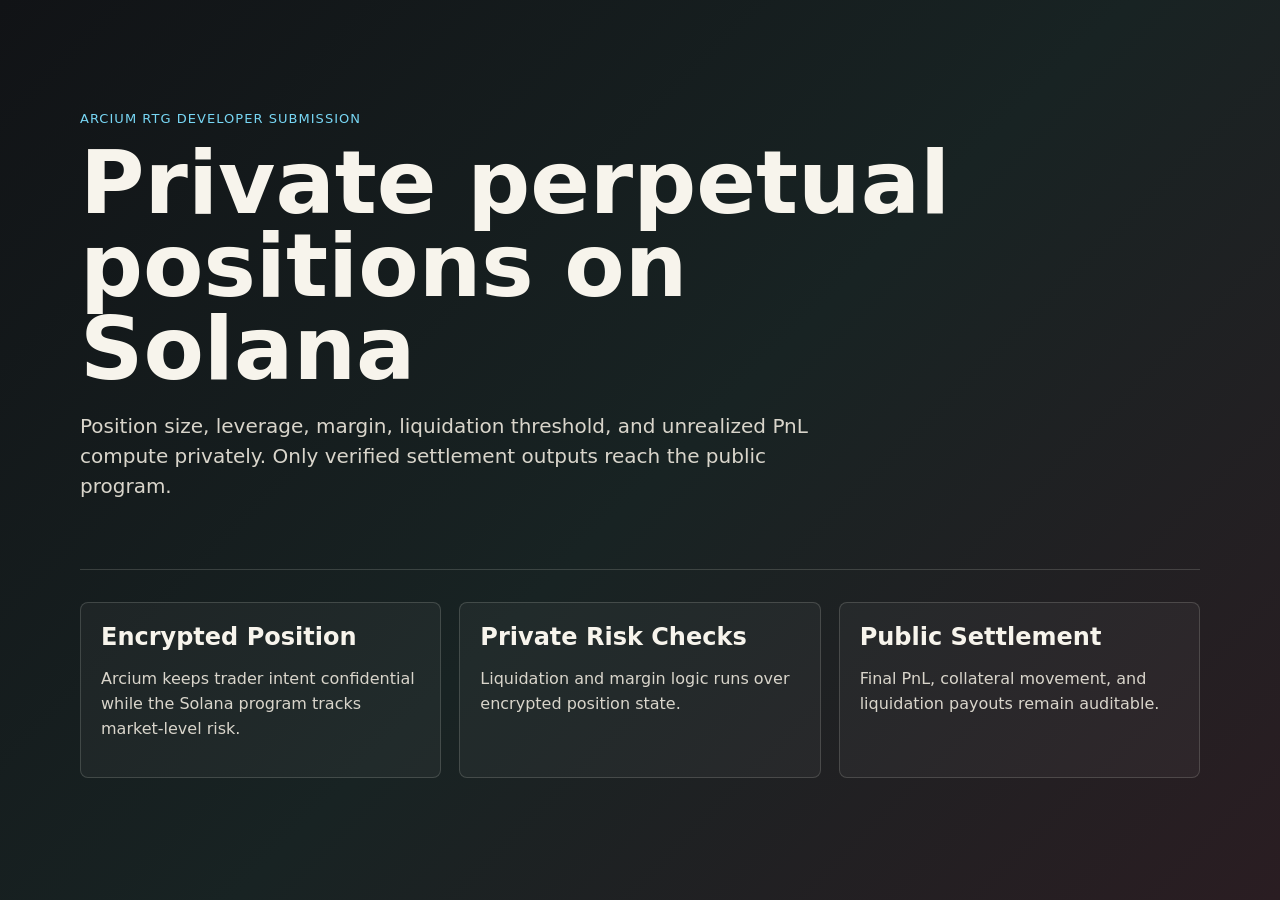
==== app/index.html @ 15abeee4 "Initial Arcium private perps RTG dapp" ====
<!doctype html>
<html lang="en">
  <head>
    <meta charset="utf-8" />
    <meta name="viewport" content="width=device-width, initial-scale=1" />
    <title>Arcium Private Perps</title>
    <link rel="stylesheet" href="./styles.css" />
  </head>
  <body>
    <main class="shell">
      <section class="hero">
        <p class="eyebrow">Arcium RTG Developer Submission</p>
        <h1>Private perpetual positions on Solana</h1>
        <p class="lede">Position size, leverage, margin, liquidation threshold, and unrealized PnL compute privately. Only verified settlement outputs reach the public program.</p>
      </section>
      <section class="grid">
        <article><h2>Encrypted Position</h2><p>Arcium keeps trader intent confidential while the Solana program tracks market-level risk.</p></article>
        <article><h2>Private Risk Checks</h2><p>Liquidation and margin logic runs over encrypted position state.</p></article>
        <article><h2>Public Settlement</h2><p>Final PnL, collateral movement, and liquidation payouts remain auditable.</p></article>
      </section>
    </main>
  </body>
</html>
---- app/styles.css ----
:root { color-scheme: dark; font-family: Inter, ui-sans-serif, system-ui, sans-serif; background: #111316; color: #f7f4ec; }
* { box-sizing: border-box; }
body { margin: 0; min-height: 100vh; background: linear-gradient(135deg, #111316, #182323 52%, #2a1d22); }
.shell { width: min(1120px, calc(100% - 32px)); margin: 0 auto; padding: 48px 0; }
.hero { min-height: 58vh; display: grid; align-content: center; border-bottom: 1px solid rgba(247,244,236,.16); }
.eyebrow { color: #78d7f5; text-transform: uppercase; font-size: 13px; letter-spacing: .08em; }
h1 { max-width: 900px; margin: 0; font-size: clamp(44px, 8vw, 88px); line-height: .94; letter-spacing: 0; }
.lede { max-width: 760px; color: #d9d5cb; font-size: 20px; line-height: 1.5; }
.grid { display: grid; grid-template-columns: repeat(3, 1fr); gap: 18px; margin-top: 32px; }
article { border: 1px solid rgba(247,244,236,.16); background: rgba(255,255,255,.04); border-radius: 8px; padding: 20px; }
h2 { margin: 0 0 10px; }
p { color: #d9d5cb; line-height: 1.55; }
@media (max-width: 760px) { .grid { grid-template-columns: 1fr; } h1 { font-size: 46px; } }
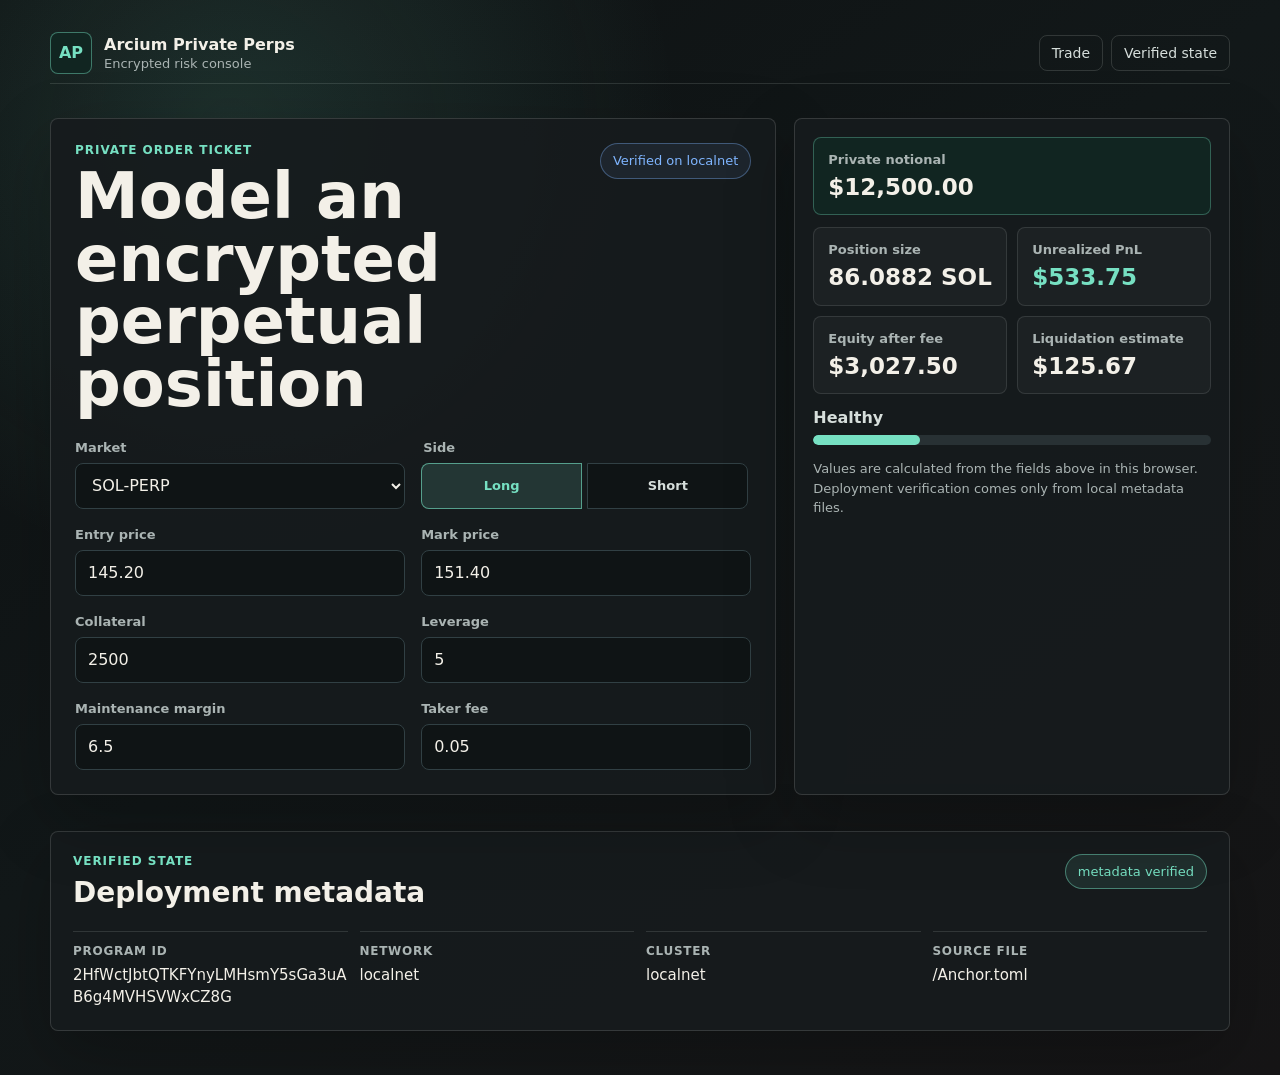
==== commit c9f7a1ee: "Build interactive private perps UI" ====
--- a/app/index.html
+++ b/app/index.html
@@ -3,20 +3,160 @@
   <head>
     <meta charset="utf-8" />
     <meta name="viewport" content="width=device-width, initial-scale=1" />
+    <meta
+      name="description"
+      content="Interactive private perpetuals frontend for the Arcium Private Perps Solana program."
+    />
     <title>Arcium Private Perps</title>
-    <link rel="stylesheet" href="./styles.css" />
+    <link rel="icon" href="/app/favicon.svg" type="image/svg+xml" />
+    <link rel="stylesheet" href="/app/styles.css" />
+    <script src="/app/app.js" defer></script>
   </head>
   <body>
-    <main class="shell">
-      <section class="hero">
-        <p class="eyebrow">Arcium RTG Developer Submission</p>
-        <h1>Private perpetual positions on Solana</h1>
-        <p class="lede">Position size, leverage, margin, liquidation threshold, and unrealized PnL compute privately. Only verified settlement outputs reach the public program.</p>
+    <main class="app-shell">
+      <header class="topbar" aria-label="Application header">
+        <a class="brand" href="/">
+          <span class="brand-mark" aria-hidden="true">AP</span>
+          <span>
+            <span class="brand-title">Arcium Private Perps</span>
+            <span class="brand-subtitle">Encrypted risk console</span>
+          </span>
+        </a>
+        <nav class="top-actions" aria-label="Quick links">
+          <a href="#trade">Trade</a>
+          <a href="#verified-state">Verified state</a>
+        </nav>
+      </header>
+
+      <section class="workspace" id="trade">
+        <div class="trade-panel">
+          <div class="panel-heading">
+            <div>
+              <p class="eyebrow">Private order ticket</p>
+              <h1>Model an encrypted perpetual position</h1>
+            </div>
+            <span class="network-pill" id="networkPill">Local metadata pending</span>
+          </div>
+
+          <form class="ticket" id="positionForm">
+            <div class="field-row two">
+              <label>
+                <span>Market</span>
+                <select id="market">
+                  <option value="SOL-PERP" data-price="145.2">SOL-PERP</option>
+                  <option value="BTC-PERP" data-price="64350">BTC-PERP</option>
+                  <option value="ETH-PERP" data-price="3210">ETH-PERP</option>
+                </select>
+              </label>
+              <fieldset class="segmented" aria-label="Position side">
+                <legend>Side</legend>
+                <label>
+                  <input type="radio" name="side" value="long" checked />
+                  <span>Long</span>
+                </label>
+                <label>
+                  <input type="radio" name="side" value="short" />
+                  <span>Short</span>
+                </label>
+              </fieldset>
+            </div>
+
+            <div class="field-row two">
+              <label>
+                <span>Entry price</span>
+                <input id="entryPrice" type="number" min="0.01" step="0.01" value="145.20" />
+              </label>
+              <label>
+                <span>Mark price</span>
+                <input id="markPrice" type="number" min="0.01" step="0.01" value="151.40" />
+              </label>
+            </div>
+
+            <div class="field-row two">
+              <label>
+                <span>Collateral</span>
+                <input id="collateral" type="number" min="1" step="1" value="2500" />
+              </label>
+              <label>
+                <span>Leverage</span>
+                <input id="leverage" type="number" min="1" max="25" step="0.5" value="5" />
+              </label>
+            </div>
+
+            <div class="field-row two">
+              <label>
+                <span>Maintenance margin</span>
+                <input id="maintenance" type="number" min="0.5" max="20" step="0.1" value="6.5" />
+              </label>
+              <label>
+                <span>Taker fee</span>
+                <input id="fee" type="number" min="0" max="2" step="0.01" value="0.05" />
+              </label>
+            </div>
+          </form>
+        </div>
+
+        <aside class="summary-panel" aria-live="polite">
+          <div class="metric primary">
+            <span>Private notional</span>
+            <strong id="notional">$12,500.00</strong>
+          </div>
+          <div class="metric-grid">
+            <div class="metric">
+              <span>Position size</span>
+              <strong id="positionSize">86.0882 SOL</strong>
+            </div>
+            <div class="metric">
+              <span>Unrealized PnL</span>
+              <strong id="pnl">$533.68</strong>
+            </div>
+            <div class="metric">
+              <span>Equity after fee</span>
+              <strong id="equity">$3,027.43</strong>
+            </div>
+            <div class="metric">
+              <span>Liquidation estimate</span>
+              <strong id="liquidation">$119.48</strong>
+            </div>
+          </div>
+          <div class="risk-band" id="riskBand">
+            <span id="riskLabel">Healthy</span>
+            <div class="risk-track"><span id="riskFill"></span></div>
+          </div>
+          <p class="note">
+            Values are calculated from the fields above in this browser. Deployment verification
+            comes only from local metadata files.
+          </p>
+        </aside>
       </section>
-      <section class="grid">
-        <article><h2>Encrypted Position</h2><p>Arcium keeps trader intent confidential while the Solana program tracks market-level risk.</p></article>
-        <article><h2>Private Risk Checks</h2><p>Liquidation and margin logic runs over encrypted position state.</p></article>
-        <article><h2>Public Settlement</h2><p>Final PnL, collateral movement, and liquidation payouts remain auditable.</p></article>
+
+      <section class="verified-panel" id="verified-state" aria-live="polite">
+        <div class="panel-heading compact">
+          <div>
+            <p class="eyebrow">Verified state</p>
+            <h2>Deployment metadata</h2>
+          </div>
+          <span class="status-badge" id="deploymentStatus">Checking local files</span>
+        </div>
+
+        <dl class="metadata-grid">
+          <div>
+            <dt>Program ID</dt>
+            <dd id="programId">not deployed yet</dd>
+          </div>
+          <div>
+            <dt>Network</dt>
+            <dd id="network">not deployed yet</dd>
+          </div>
+          <div>
+            <dt>Cluster</dt>
+            <dd id="cluster">not deployed yet</dd>
+          </div>
+          <div>
+            <dt>Source file</dt>
+            <dd id="metadataSource">not deployed yet</dd>
+          </div>
+        </dl>
       </section>
     </main>
   </body>
--- a/app/styles.css
+++ b/app/styles.css
@@ -1,13 +1,449 @@
-:root { color-scheme: dark; font-family: Inter, ui-sans-serif, system-ui, sans-serif; background: #111316; color: #f7f4ec; }
-* { box-sizing: border-box; }
-body { margin: 0; min-height: 100vh; background: linear-gradient(135deg, #111316, #182323 52%, #2a1d22); }
-.shell { width: min(1120px, calc(100% - 32px)); margin: 0 auto; padding: 48px 0; }
-.hero { min-height: 58vh; display: grid; align-content: center; border-bottom: 1px solid rgba(247,244,236,.16); }
-.eyebrow { color: #78d7f5; text-transform: uppercase; font-size: 13px; letter-spacing: .08em; }
-h1 { max-width: 900px; margin: 0; font-size: clamp(44px, 8vw, 88px); line-height: .94; letter-spacing: 0; }
-.lede { max-width: 760px; color: #d9d5cb; font-size: 20px; line-height: 1.5; }
-.grid { display: grid; grid-template-columns: repeat(3, 1fr); gap: 18px; margin-top: 32px; }
-article { border: 1px solid rgba(247,244,236,.16); background: rgba(255,255,255,.04); border-radius: 8px; padding: 20px; }
-h2 { margin: 0 0 10px; }
-p { color: #d9d5cb; line-height: 1.55; }
-@media (max-width: 760px) { .grid { grid-template-columns: 1fr; } h1 { font-size: 46px; } }
+:root {
+  color-scheme: dark;
+  --bg: #0e1112;
+  --panel: #171b1d;
+  --panel-strong: #1f2628;
+  --line: #314044;
+  --text: #f3f0e8;
+  --muted: #aab4b3;
+  --soft: #d6dedb;
+  --accent: #76e0c2;
+  --accent-2: #f1ca6b;
+  --danger: #ff7a8a;
+  --blue: #7fb5ff;
+  font-family:
+    Inter, ui-sans-serif, system-ui, -apple-system, BlinkMacSystemFont, "Segoe UI", sans-serif;
+  background: var(--bg);
+  color: var(--text);
+}
+
+* {
+  box-sizing: border-box;
+}
+
+html {
+  scroll-behavior: smooth;
+}
+
+body {
+  margin: 0;
+  min-height: 100vh;
+  background:
+    radial-gradient(circle at 18% 12%, rgba(118, 224, 194, 0.14), transparent 28rem),
+    linear-gradient(145deg, #0e1112 0%, #121819 46%, #161516 100%);
+}
+
+button,
+input,
+select {
+  font: inherit;
+}
+
+a {
+  color: inherit;
+  text-decoration: none;
+}
+
+.app-shell {
+  width: min(1180px, calc(100% - 32px));
+  margin: 0 auto;
+  padding: 22px 0 44px;
+}
+
+.topbar {
+  display: flex;
+  align-items: center;
+  justify-content: space-between;
+  gap: 18px;
+  min-height: 62px;
+  border-bottom: 1px solid rgba(214, 222, 219, 0.14);
+}
+
+.brand {
+  display: inline-flex;
+  align-items: center;
+  gap: 12px;
+  min-width: 0;
+}
+
+.brand-mark {
+  display: grid;
+  width: 42px;
+  height: 42px;
+  place-items: center;
+  border: 1px solid rgba(118, 224, 194, 0.45);
+  border-radius: 8px;
+  background: #112521;
+  color: var(--accent);
+  font-weight: 800;
+}
+
+.brand-title,
+.brand-subtitle {
+  display: block;
+}
+
+.brand-title {
+  font-weight: 760;
+}
+
+.brand-subtitle {
+  color: var(--muted);
+  font-size: 13px;
+  margin-top: 2px;
+}
+
+.top-actions {
+  display: flex;
+  gap: 8px;
+}
+
+.top-actions a {
+  border: 1px solid rgba(214, 222, 219, 0.16);
+  border-radius: 8px;
+  color: var(--soft);
+  font-size: 14px;
+  padding: 9px 12px;
+}
+
+.workspace {
+  display: grid;
+  grid-template-columns: minmax(0, 1.25fr) minmax(330px, 0.75fr);
+  gap: 18px;
+  align-items: start;
+  padding: 34px 0 18px;
+}
+
+.trade-panel,
+.summary-panel,
+.verified-panel {
+  border: 1px solid rgba(214, 222, 219, 0.16);
+  border-radius: 8px;
+  background: rgba(23, 27, 29, 0.9);
+  box-shadow: 0 24px 70px rgba(0, 0, 0, 0.24);
+}
+
+.trade-panel,
+.summary-panel {
+  min-height: 100%;
+}
+
+.trade-panel {
+  padding: 24px;
+}
+
+.summary-panel {
+  padding: 18px;
+  position: sticky;
+  top: 18px;
+}
+
+.panel-heading {
+  display: flex;
+  justify-content: space-between;
+  gap: 18px;
+  align-items: start;
+  margin-bottom: 24px;
+}
+
+.panel-heading.compact {
+  margin: 0;
+}
+
+.eyebrow {
+  color: var(--accent);
+  font-size: 12px;
+  font-weight: 800;
+  letter-spacing: 0.08em;
+  margin: 0 0 8px;
+  text-transform: uppercase;
+}
+
+h1,
+h2 {
+  letter-spacing: 0;
+  margin: 0;
+}
+
+h1 {
+  max-width: 680px;
+  font-size: clamp(34px, 5vw, 64px);
+  line-height: 0.98;
+}
+
+h2 {
+  font-size: 28px;
+}
+
+.network-pill,
+.status-badge {
+  border: 1px solid rgba(127, 181, 255, 0.36);
+  border-radius: 999px;
+  color: var(--blue);
+  background: rgba(127, 181, 255, 0.08);
+  font-size: 13px;
+  line-height: 1.2;
+  padding: 9px 12px;
+  white-space: nowrap;
+}
+
+.status-badge.deployed {
+  border-color: rgba(118, 224, 194, 0.48);
+  background: rgba(118, 224, 194, 0.1);
+  color: var(--accent);
+}
+
+.status-badge.empty {
+  border-color: rgba(241, 202, 107, 0.46);
+  background: rgba(241, 202, 107, 0.1);
+  color: var(--accent-2);
+}
+
+.ticket {
+  display: grid;
+  gap: 18px;
+}
+
+.field-row {
+  display: grid;
+  gap: 16px;
+}
+
+.field-row.two {
+  grid-template-columns: repeat(2, minmax(0, 1fr));
+}
+
+label,
+fieldset {
+  min-width: 0;
+}
+
+label span,
+legend {
+  display: block;
+  color: var(--muted);
+  font-size: 13px;
+  font-weight: 700;
+  margin-bottom: 8px;
+}
+
+input,
+select {
+  width: 100%;
+  min-height: 46px;
+  border: 1px solid var(--line);
+  border-radius: 8px;
+  background: #0f1415;
+  color: var(--text);
+  outline: none;
+  padding: 0 12px;
+}
+
+input:focus,
+select:focus {
+  border-color: var(--accent);
+  box-shadow: 0 0 0 3px rgba(118, 224, 194, 0.16);
+}
+
+.segmented {
+  border: 0;
+  margin: 0;
+  padding: 0;
+}
+
+.segmented label {
+  display: inline-flex;
+  width: calc(50% - 4px);
+}
+
+.segmented input {
+  position: absolute;
+  opacity: 0;
+  pointer-events: none;
+}
+
+.segmented span {
+  display: grid;
+  width: 100%;
+  min-height: 46px;
+  place-items: center;
+  border: 1px solid var(--line);
+  margin: 0;
+  color: var(--soft);
+  background: #0f1415;
+}
+
+.segmented label:first-of-type span {
+  border-radius: 8px 0 0 8px;
+}
+
+.segmented label:last-of-type span {
+  border-radius: 0 8px 8px 0;
+}
+
+.segmented input:checked + span {
+  border-color: rgba(118, 224, 194, 0.62);
+  background: rgba(118, 224, 194, 0.14);
+  color: var(--accent);
+}
+
+.metric {
+  border: 1px solid rgba(214, 222, 219, 0.13);
+  border-radius: 8px;
+  background: rgba(255, 255, 255, 0.03);
+  padding: 14px;
+}
+
+.metric.primary {
+  background: #112521;
+  border-color: rgba(118, 224, 194, 0.32);
+  margin-bottom: 12px;
+}
+
+.metric span {
+  display: block;
+  color: var(--muted);
+  font-size: 13px;
+  font-weight: 700;
+  margin-bottom: 7px;
+}
+
+.metric strong {
+  display: block;
+  color: var(--text);
+  font-size: 23px;
+  line-height: 1.15;
+  overflow-wrap: anywhere;
+}
+
+.metric-grid {
+  display: grid;
+  grid-template-columns: repeat(2, minmax(0, 1fr));
+  gap: 10px;
+}
+
+.risk-band {
+  margin-top: 14px;
+}
+
+.risk-band > span {
+  display: block;
+  color: var(--soft);
+  font-weight: 800;
+  margin-bottom: 8px;
+}
+
+.risk-track {
+  height: 10px;
+  overflow: hidden;
+  border-radius: 999px;
+  background: #283134;
+}
+
+.risk-track span {
+  display: block;
+  width: 0;
+  height: 100%;
+  border-radius: inherit;
+  background: var(--accent);
+  transition: width 160ms ease, background-color 160ms ease;
+}
+
+.risk-band.warning .risk-track span {
+  background: var(--accent-2);
+}
+
+.risk-band.danger .risk-track span {
+  background: var(--danger);
+}
+
+.note {
+  color: var(--muted);
+  font-size: 13px;
+  line-height: 1.5;
+  margin: 14px 0 0;
+}
+
+.verified-panel {
+  margin-top: 18px;
+  padding: 22px;
+}
+
+.metadata-grid {
+  display: grid;
+  grid-template-columns: repeat(4, minmax(0, 1fr));
+  gap: 12px;
+  margin: 22px 0 0;
+}
+
+.metadata-grid div {
+  border-top: 1px solid rgba(214, 222, 219, 0.14);
+  padding-top: 12px;
+  min-width: 0;
+}
+
+dt {
+  color: var(--muted);
+  font-size: 12px;
+  font-weight: 800;
+  letter-spacing: 0.06em;
+  margin-bottom: 7px;
+  text-transform: uppercase;
+}
+
+dd {
+  color: var(--text);
+  font-size: 15px;
+  line-height: 1.45;
+  margin: 0;
+  overflow-wrap: anywhere;
+}
+
+@media (max-width: 900px) {
+  .workspace,
+  .metadata-grid {
+    grid-template-columns: 1fr;
+  }
+
+  .summary-panel {
+    position: static;
+  }
+}
+
+@media (max-width: 640px) {
+  .app-shell {
+    width: min(100% - 24px, 1180px);
+    padding-top: 14px;
+  }
+
+  .topbar,
+  .panel-heading {
+    align-items: stretch;
+    flex-direction: column;
+  }
+
+  .top-actions {
+    display: grid;
+    grid-template-columns: repeat(2, minmax(0, 1fr));
+  }
+
+  .field-row.two,
+  .metric-grid {
+    grid-template-columns: 1fr;
+  }
+
+  .trade-panel,
+  .verified-panel {
+    padding: 18px;
+  }
+
+  h1 {
+    font-size: 38px;
+  }
+
+  .network-pill,
+  .status-badge {
+    text-align: center;
+    white-space: normal;
+  }
+}
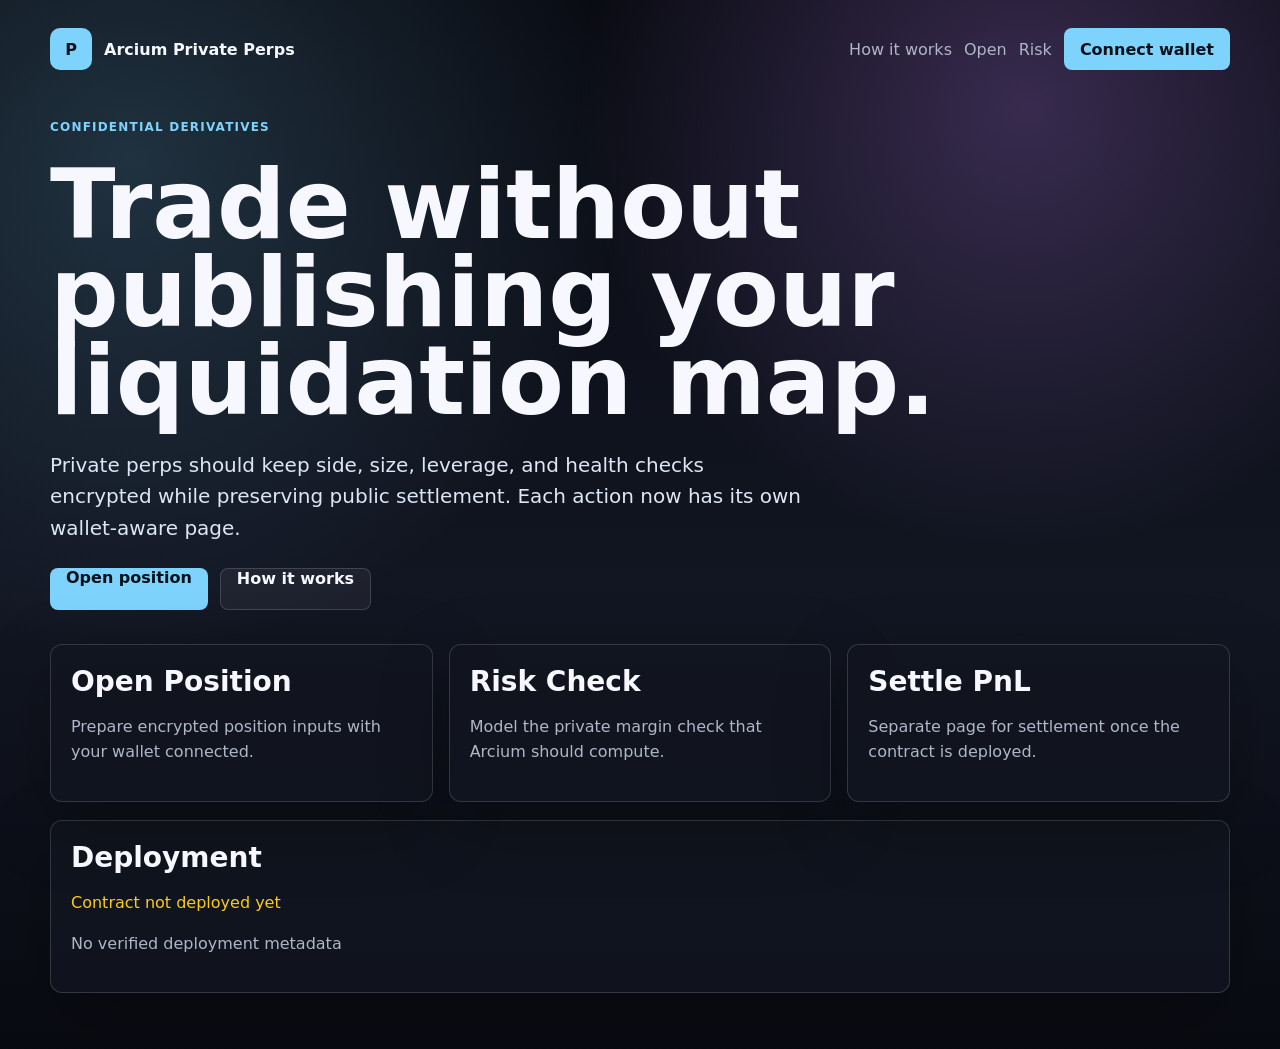
==== commit 3f7e5127: "Restructure perps app into wallet-enabled pages" ====
--- a/app/index.html
+++ b/app/index.html
@@ -1,163 +1 @@
-<!doctype html>
-<html lang="en">
-  <head>
-    <meta charset="utf-8" />
-    <meta name="viewport" content="width=device-width, initial-scale=1" />
-    <meta
-      name="description"
-      content="Interactive private perpetuals frontend for the Arcium Private Perps Solana program."
-    />
-    <title>Arcium Private Perps</title>
-    <link rel="icon" href="/app/favicon.svg" type="image/svg+xml" />
-    <link rel="stylesheet" href="/app/styles.css" />
-    <script src="/app/app.js" defer></script>
-  </head>
-  <body>
-    <main class="app-shell">
-      <header class="topbar" aria-label="Application header">
-        <a class="brand" href="/">
-          <span class="brand-mark" aria-hidden="true">AP</span>
-          <span>
-            <span class="brand-title">Arcium Private Perps</span>
-            <span class="brand-subtitle">Encrypted risk console</span>
-          </span>
-        </a>
-        <nav class="top-actions" aria-label="Quick links">
-          <a href="#trade">Trade</a>
-          <a href="#verified-state">Verified state</a>
-        </nav>
-      </header>
-
-      <section class="workspace" id="trade">
-        <div class="trade-panel">
-          <div class="panel-heading">
-            <div>
-              <p class="eyebrow">Private order ticket</p>
-              <h1>Model an encrypted perpetual position</h1>
-            </div>
-            <span class="network-pill" id="networkPill">Local metadata pending</span>
-          </div>
-
-          <form class="ticket" id="positionForm">
-            <div class="field-row two">
-              <label>
-                <span>Market</span>
-                <select id="market">
-                  <option value="SOL-PERP" data-price="145.2">SOL-PERP</option>
-                  <option value="BTC-PERP" data-price="64350">BTC-PERP</option>
-                  <option value="ETH-PERP" data-price="3210">ETH-PERP</option>
-                </select>
-              </label>
-              <fieldset class="segmented" aria-label="Position side">
-                <legend>Side</legend>
-                <label>
-                  <input type="radio" name="side" value="long" checked />
-                  <span>Long</span>
-                </label>
-                <label>
-                  <input type="radio" name="side" value="short" />
-                  <span>Short</span>
-                </label>
-              </fieldset>
-            </div>
-
-            <div class="field-row two">
-              <label>
-                <span>Entry price</span>
-                <input id="entryPrice" type="number" min="0.01" step="0.01" value="145.20" />
-              </label>
-              <label>
-                <span>Mark price</span>
-                <input id="markPrice" type="number" min="0.01" step="0.01" value="151.40" />
-              </label>
-            </div>
-
-            <div class="field-row two">
-              <label>
-                <span>Collateral</span>
-                <input id="collateral" type="number" min="1" step="1" value="2500" />
-              </label>
-              <label>
-                <span>Leverage</span>
-                <input id="leverage" type="number" min="1" max="25" step="0.5" value="5" />
-              </label>
-            </div>
-
-            <div class="field-row two">
-              <label>
-                <span>Maintenance margin</span>
-                <input id="maintenance" type="number" min="0.5" max="20" step="0.1" value="6.5" />
-              </label>
-              <label>
-                <span>Taker fee</span>
-                <input id="fee" type="number" min="0" max="2" step="0.01" value="0.05" />
-              </label>
-            </div>
-          </form>
-        </div>
-
-        <aside class="summary-panel" aria-live="polite">
-          <div class="metric primary">
-            <span>Private notional</span>
-            <strong id="notional">$12,500.00</strong>
-          </div>
-          <div class="metric-grid">
-            <div class="metric">
-              <span>Position size</span>
-              <strong id="positionSize">86.0882 SOL</strong>
-            </div>
-            <div class="metric">
-              <span>Unrealized PnL</span>
-              <strong id="pnl">$533.68</strong>
-            </div>
-            <div class="metric">
-              <span>Equity after fee</span>
-              <strong id="equity">$3,027.43</strong>
-            </div>
-            <div class="metric">
-              <span>Liquidation estimate</span>
-              <strong id="liquidation">$119.48</strong>
-            </div>
-          </div>
-          <div class="risk-band" id="riskBand">
-            <span id="riskLabel">Healthy</span>
-            <div class="risk-track"><span id="riskFill"></span></div>
-          </div>
-          <p class="note">
-            Values are calculated from the fields above in this browser. Deployment verification
-            comes only from local metadata files.
-          </p>
-        </aside>
-      </section>
-
-      <section class="verified-panel" id="verified-state" aria-live="polite">
-        <div class="panel-heading compact">
-          <div>
-            <p class="eyebrow">Verified state</p>
-            <h2>Deployment metadata</h2>
-          </div>
-          <span class="status-badge" id="deploymentStatus">Checking local files</span>
-        </div>
-
-        <dl class="metadata-grid">
-          <div>
-            <dt>Program ID</dt>
-            <dd id="programId">not deployed yet</dd>
-          </div>
-          <div>
-            <dt>Network</dt>
-            <dd id="network">not deployed yet</dd>
-          </div>
-          <div>
-            <dt>Cluster</dt>
-            <dd id="cluster">not deployed yet</dd>
-          </div>
-          <div>
-            <dt>Source file</dt>
-            <dd id="metadataSource">not deployed yet</dd>
-          </div>
-        </dl>
-      </section>
-    </main>
-  </body>
-</html>
+<!doctype html><html lang="en"><head><meta charset="utf-8"/><meta name="viewport" content="width=device-width,initial-scale=1"/><title>Arcium Private Perps</title><link rel="icon" href="/app/favicon.svg" type="image/svg+xml"/><link rel="stylesheet" href="/app/site.css"/><script src="/app/wallet.js" defer></script></head><body><main class="shell"><nav class="nav"><a class="brand" href="/app"><span class="brand-mark">P</span><span>Arcium Private Perps</span></a><div class="links"><a href="/app/how-it-works.html">How it works</a><a href="/app/pages/open-position.html">Open</a><a href="/app/pages/risk-check.html">Risk</a><button data-wallet-connect>Connect wallet</button></div></nav><section class="hero"><p class="eyebrow">Confidential derivatives</p><h1>Trade without publishing your liquidation map.</h1><p class="lede">Private perps should keep side, size, leverage, and health checks encrypted while preserving public settlement. Each action now has its own wallet-aware page.</p><div class="cta-row"><a class="primary" href="/app/pages/open-position.html">Open position</a><a class="secondary primary" href="/app/how-it-works.html">How it works</a></div></section><section class="grid"><a class="card" href="/app/pages/open-position.html"><h2>Open Position</h2><p>Prepare encrypted position inputs with your wallet connected.</p></a><a class="card" href="/app/pages/risk-check.html"><h2>Risk Check</h2><p>Model the private margin check that Arcium should compute.</p></a><a class="card" href="/app/pages/settle-pnl.html"><h2>Settle PnL</h2><p>Separate page for settlement once the contract is deployed.</p></a></section><section class="panel" style="margin-top:18px"><h2>Deployment</h2><p data-deployment-status>Checking...</p><p data-program-id></p></section></main></body></html>
--- a/app/site.css
+++ b/app/site.css
@@ -0,0 +1 @@
+:root{color-scheme:dark;--bg:#090b12;--panel:rgba(18,22,32,.86);--line:rgba(236,241,255,.16);--text:#f7f8ff;--muted:#aeb6c8;--accent:#7dd3fc;--accent2:#c084fc;font-family:Inter,ui-sans-serif,system-ui,-apple-system,BlinkMacSystemFont,"Segoe UI",sans-serif}*{box-sizing:border-box}body{margin:0;min-height:100vh;color:var(--text);background:radial-gradient(circle at 80% 10%,rgba(192,132,252,.25),transparent 32%),radial-gradient(circle at 10% 15%,rgba(125,211,252,.18),transparent 34%),linear-gradient(180deg,#090b12,#121622 58%,#090b12)}a{color:inherit;text-decoration:none}.shell{width:min(1180px,calc(100% - 32px));margin:0 auto;padding:28px 0 56px}.nav{display:flex;align-items:center;justify-content:space-between;gap:16px;margin-bottom:42px}.brand{display:flex;align-items:center;gap:12px;font-weight:850}.brand-mark{display:grid;place-items:center;width:42px;height:42px;border-radius:10px;background:var(--accent);color:#071018}.links,.cta-row{display:flex;gap:12px;align-items:center;flex-wrap:wrap;color:var(--muted)}button,.primary{border:0;border-radius:8px;min-height:42px;padding:0 16px;background:var(--accent);color:#071018;font:inherit;font-weight:850;cursor:pointer}.secondary{border:1px solid var(--line);background:rgba(255,255,255,.05);color:var(--text)}.hero{min-height:56vh;display:grid;align-content:center;gap:24px}.eyebrow{margin:0;color:var(--accent);font-size:12px;font-weight:850;text-transform:uppercase;letter-spacing:.1em}h1{max-width:920px;margin:0;font-size:clamp(46px,8vw,96px);line-height:.92}h2{margin:0 0 10px;font-size:28px}p{color:var(--muted);line-height:1.58}.lede{max-width:760px;margin:0;font-size:20px;color:#dce6f5}.grid{display:grid;grid-template-columns:repeat(3,1fr);gap:16px;margin-top:28px}.card,.panel{border:1px solid var(--line);border-radius:12px;background:var(--panel);box-shadow:0 22px 70px rgba(0,0,0,.28);padding:20px}.layout{display:grid;grid-template-columns:minmax(0,1fr) 360px;gap:18px}.form-grid{display:grid;grid-template-columns:repeat(2,minmax(0,1fr));gap:14px}label{display:grid;gap:8px;color:var(--muted);font-weight:750;font-size:13px}input,select{width:100%;border:1px solid var(--line);border-radius:8px;min-height:44px;padding:0 12px;color:var(--text);background:rgba(4,8,14,.72);font:inherit}.wide{grid-column:1/-1}.kv div{display:grid;grid-template-columns:110px minmax(0,1fr);gap:12px;padding:10px 0;border-bottom:1px solid var(--line)}dd{margin:0;overflow-wrap:anywhere}.verified{color:var(--accent)}.warning{color:#facc15}@media(max-width:850px){.grid,.layout,.form-grid{grid-template-columns:1fr}.nav{align-items:flex-start;flex-direction:column}}
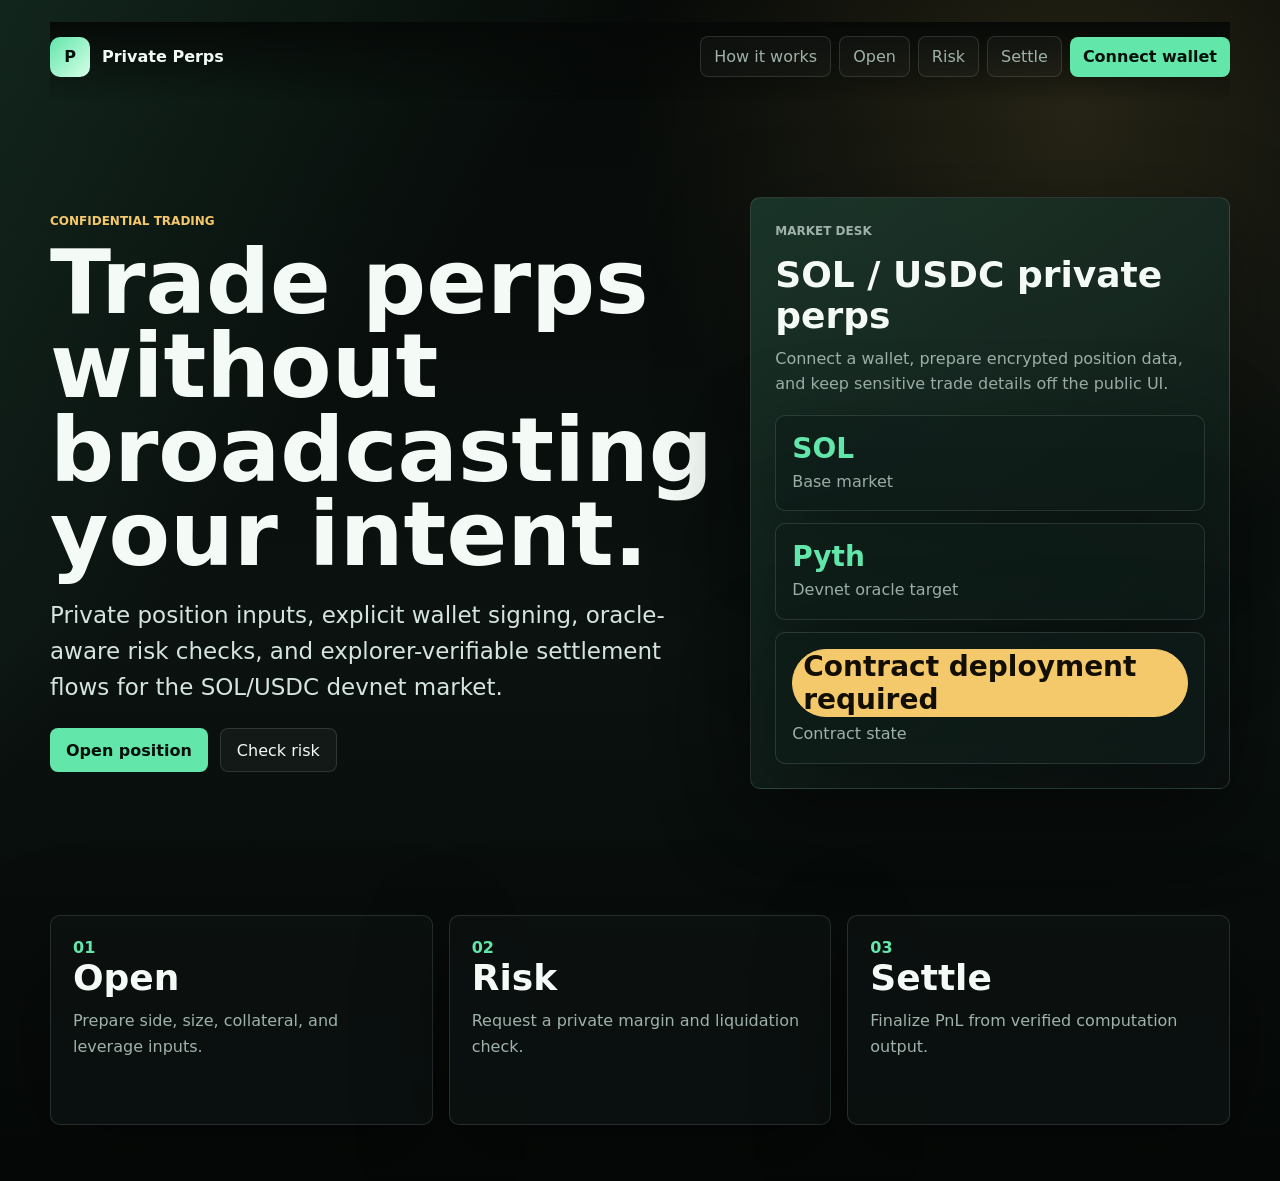
==== commit 66a6c46e: "Modernize wallet enabled perps UI" ====
--- a/app/index.html
+++ b/app/index.html
@@ -1 +1 @@
-<!doctype html><html lang="en"><head><meta charset="utf-8"/><meta name="viewport" content="width=device-width,initial-scale=1"/><title>Arcium Private Perps</title><link rel="icon" href="/app/favicon.svg" type="image/svg+xml"/><link rel="stylesheet" href="/app/site.css"/><script src="/app/wallet.js" defer></script></head><body><main class="shell"><nav class="nav"><a class="brand" href="/app"><span class="brand-mark">P</span><span>Arcium Private Perps</span></a><div class="links"><a href="/app/how-it-works.html">How it works</a><a href="/app/pages/open-position.html">Open</a><a href="/app/pages/risk-check.html">Risk</a><button data-wallet-connect>Connect wallet</button></div></nav><section class="hero"><p class="eyebrow">Confidential derivatives</p><h1>Trade without publishing your liquidation map.</h1><p class="lede">Private perps should keep side, size, leverage, and health checks encrypted while preserving public settlement. Each action now has its own wallet-aware page.</p><div class="cta-row"><a class="primary" href="/app/pages/open-position.html">Open position</a><a class="secondary primary" href="/app/how-it-works.html">How it works</a></div></section><section class="grid"><a class="card" href="/app/pages/open-position.html"><h2>Open Position</h2><p>Prepare encrypted position inputs with your wallet connected.</p></a><a class="card" href="/app/pages/risk-check.html"><h2>Risk Check</h2><p>Model the private margin check that Arcium should compute.</p></a><a class="card" href="/app/pages/settle-pnl.html"><h2>Settle PnL</h2><p>Separate page for settlement once the contract is deployed.</p></a></section><section class="panel" style="margin-top:18px"><h2>Deployment</h2><p data-deployment-status>Checking...</p><p data-program-id></p></section></main></body></html>
+<!doctype html><html lang="en"><head><meta charset="utf-8"/><meta name="viewport" content="width=device-width, initial-scale=1"/><meta name="description" content="Private perpetuals on Arcium."/><title>Arcium Private Perps</title><link rel="icon" href="/app/favicon.svg" type="image/svg+xml"/><link rel="stylesheet" href="/app/site.css"/><script src="/app/wallet.js" defer></script></head><body><main class="shell"><header class="topbar"><a class="brand" href="/app"><span class="brand-mark">P</span><span>Private Perps</span></a><nav class="nav-links"><a href="/app/how-it-works.html">How it works</a><a href="/app/pages/open-position.html">Open</a><a href="/app/pages/risk-check.html">Risk</a><a href="/app/pages/settle-pnl.html">Settle</a><button class="wallet-trigger" type="button" data-wallet-connect>Connect wallet</button></nav></header><section class="hero"><div><p class="eyebrow">Confidential trading</p><h1>Trade perps without broadcasting your intent.</h1><p class="lede">Private position inputs, explicit wallet signing, oracle-aware risk checks, and explorer-verifiable settlement flows for the SOL/USDC devnet market.</p><div class="cta-row"><a class="primary" href="/app/pages/open-position.html">Open position</a><a class="secondary" href="/app/pages/risk-check.html">Check risk</a></div></div><aside class="panel hero-card"><p class="eyebrow">Market desk</p><h2>SOL / USDC private perps</h2><p>Connect a wallet, prepare encrypted position data, and keep sensitive trade details off the public UI.</p><div class="hero-card-grid"><div class="stat"><strong>SOL</strong><span class="muted">Base market</span></div><div class="stat"><strong>Pyth</strong><span class="muted">Devnet oracle target</span></div><div class="stat"><strong data-contract-state>Checking</strong><span class="muted">Contract state</span></div></div></aside></section><section class="grid"><a class="feature-card" href="/app/pages/open-position.html"><span>01</span><h2>Open</h2><p>Prepare side, size, collateral, and leverage inputs.</p></a><a class="feature-card" href="/app/pages/risk-check.html"><span>02</span><h2>Risk</h2><p>Request a private margin and liquidation check.</p></a><a class="feature-card" href="/app/pages/settle-pnl.html"><span>03</span><h2>Settle</h2><p>Finalize PnL from verified computation output.</p></a></section></main></body></html>
--- a/app/site.css
+++ b/app/site.css
@@ -1 +1,468 @@
-:root{color-scheme:dark;--bg:#090b12;--panel:rgba(18,22,32,.86);--line:rgba(236,241,255,.16);--text:#f7f8ff;--muted:#aeb6c8;--accent:#7dd3fc;--accent2:#c084fc;font-family:Inter,ui-sans-serif,system-ui,-apple-system,BlinkMacSystemFont,"Segoe UI",sans-serif}*{box-sizing:border-box}body{margin:0;min-height:100vh;color:var(--text);background:radial-gradient(circle at 80% 10%,rgba(192,132,252,.25),transparent 32%),radial-gradient(circle at 10% 15%,rgba(125,211,252,.18),transparent 34%),linear-gradient(180deg,#090b12,#121622 58%,#090b12)}a{color:inherit;text-decoration:none}.shell{width:min(1180px,calc(100% - 32px));margin:0 auto;padding:28px 0 56px}.nav{display:flex;align-items:center;justify-content:space-between;gap:16px;margin-bottom:42px}.brand{display:flex;align-items:center;gap:12px;font-weight:850}.brand-mark{display:grid;place-items:center;width:42px;height:42px;border-radius:10px;background:var(--accent);color:#071018}.links,.cta-row{display:flex;gap:12px;align-items:center;flex-wrap:wrap;color:var(--muted)}button,.primary{border:0;border-radius:8px;min-height:42px;padding:0 16px;background:var(--accent);color:#071018;font:inherit;font-weight:850;cursor:pointer}.secondary{border:1px solid var(--line);background:rgba(255,255,255,.05);color:var(--text)}.hero{min-height:56vh;display:grid;align-content:center;gap:24px}.eyebrow{margin:0;color:var(--accent);font-size:12px;font-weight:850;text-transform:uppercase;letter-spacing:.1em}h1{max-width:920px;margin:0;font-size:clamp(46px,8vw,96px);line-height:.92}h2{margin:0 0 10px;font-size:28px}p{color:var(--muted);line-height:1.58}.lede{max-width:760px;margin:0;font-size:20px;color:#dce6f5}.grid{display:grid;grid-template-columns:repeat(3,1fr);gap:16px;margin-top:28px}.card,.panel{border:1px solid var(--line);border-radius:12px;background:var(--panel);box-shadow:0 22px 70px rgba(0,0,0,.28);padding:20px}.layout{display:grid;grid-template-columns:minmax(0,1fr) 360px;gap:18px}.form-grid{display:grid;grid-template-columns:repeat(2,minmax(0,1fr));gap:14px}label{display:grid;gap:8px;color:var(--muted);font-weight:750;font-size:13px}input,select{width:100%;border:1px solid var(--line);border-radius:8px;min-height:44px;padding:0 12px;color:var(--text);background:rgba(4,8,14,.72);font:inherit}.wide{grid-column:1/-1}.kv div{display:grid;grid-template-columns:110px minmax(0,1fr);gap:12px;padding:10px 0;border-bottom:1px solid var(--line)}dd{margin:0;overflow-wrap:anywhere}.verified{color:var(--accent)}.warning{color:#facc15}@media(max-width:850px){.grid,.layout,.form-grid{grid-template-columns:1fr}.nav{align-items:flex-start;flex-direction:column}}
+:root {
+  color-scheme: dark;
+  --bg: #060907;
+  --bg-soft: #0b1210;
+  --panel: rgba(12, 19, 17, 0.84);
+  --panel-2: rgba(15, 28, 24, 0.72);
+  --line: rgba(204, 235, 224, 0.14);
+  --line-strong: rgba(98, 230, 170, 0.36);
+  --text: #f4fbf7;
+  --muted: #9fb2aa;
+  --accent: #62e6aa;
+  --accent-2: #f3c96b;
+  --red: #ff7a7a;
+  --green: #7cf7b4;
+  --shadow: 0 24px 90px rgba(0, 0, 0, 0.38);
+  font-family:
+    Inter, ui-sans-serif, system-ui, -apple-system, BlinkMacSystemFont, "Segoe UI",
+    sans-serif;
+}
+
+* {
+  box-sizing: border-box;
+}
+
+body {
+  margin: 0;
+  min-height: 100vh;
+  color: var(--text);
+  background:
+    linear-gradient(130deg, rgba(98, 230, 170, 0.13), transparent 32rem),
+    radial-gradient(circle at 84% 10%, rgba(243, 201, 107, 0.13), transparent 28rem),
+    linear-gradient(180deg, var(--bg), var(--bg-soft) 54%, #050806);
+}
+
+a {
+  color: inherit;
+  text-decoration: none;
+}
+
+button,
+input,
+select,
+textarea {
+  font: inherit;
+}
+
+.shell {
+  width: min(1180px, calc(100% - 32px));
+  margin: 0 auto;
+  padding: 22px 0 56px;
+}
+
+.topbar {
+  position: sticky;
+  top: 0;
+  z-index: 30;
+  display: flex;
+  align-items: center;
+  justify-content: space-between;
+  gap: 18px;
+  padding: 14px 0 22px;
+  background: linear-gradient(180deg, rgba(6, 9, 7, 0.96), rgba(6, 9, 7, 0));
+  backdrop-filter: blur(16px);
+}
+
+.brand {
+  display: inline-flex;
+  align-items: center;
+  gap: 12px;
+  font-weight: 900;
+}
+
+.brand-mark {
+  display: grid;
+  width: 40px;
+  height: 40px;
+  place-items: center;
+  border-radius: 10px;
+  color: #06100b;
+  background: linear-gradient(135deg, var(--accent), #d7ffe9);
+}
+
+.nav-links {
+  display: flex;
+  flex-wrap: wrap;
+  gap: 8px;
+  align-items: center;
+  justify-content: center;
+}
+
+.nav-links a,
+.ghost,
+.wallet-trigger {
+  min-height: 40px;
+  border: 1px solid var(--line);
+  border-radius: 8px;
+  padding: 10px 13px;
+  color: var(--muted);
+  background: rgba(255, 255, 255, 0.03);
+}
+
+.nav-links a:hover,
+.ghost:hover {
+  color: var(--text);
+  border-color: var(--line-strong);
+}
+
+.wallet-trigger,
+.primary,
+.action {
+  cursor: pointer;
+  border: 0;
+  color: #06100b;
+  background: var(--accent);
+  font-weight: 900;
+}
+
+.hero {
+  display: grid;
+  grid-template-columns: minmax(0, 1.15fr) minmax(320px, 0.85fr);
+  gap: clamp(22px, 4vw, 56px);
+  align-items: center;
+  min-height: calc(100vh - 112px);
+}
+
+.eyebrow {
+  margin: 0 0 12px;
+  color: var(--accent-2);
+  font-size: 12px;
+  font-weight: 900;
+  letter-spacing: 0;
+  text-transform: uppercase;
+}
+
+h1,
+h2,
+h3,
+p {
+  margin-top: 0;
+}
+
+h1 {
+  max-width: 880px;
+  margin-bottom: 22px;
+  font-size: clamp(44px, 7vw, 92px);
+  line-height: 0.94;
+  letter-spacing: 0;
+}
+
+h2 {
+  margin-bottom: 10px;
+  font-size: clamp(24px, 3vw, 36px);
+  letter-spacing: 0;
+}
+
+.lede {
+  max-width: 720px;
+  color: #d5e4dd;
+  font-size: clamp(18px, 2vw, 23px);
+  line-height: 1.55;
+}
+
+.cta-row,
+.page-actions,
+.status-row {
+  display: flex;
+  flex-wrap: wrap;
+  gap: 12px;
+  align-items: center;
+}
+
+.primary,
+.secondary,
+.action,
+.ghost {
+  display: inline-flex;
+  min-height: 44px;
+  align-items: center;
+  justify-content: center;
+  border-radius: 8px;
+  padding: 0 16px;
+}
+
+.secondary {
+  color: var(--text);
+  border: 1px solid var(--line);
+  background: rgba(255, 255, 255, 0.04);
+}
+
+.panel,
+.feature-card,
+.stat {
+  border: 1px solid var(--line);
+  border-radius: 10px;
+  background: var(--panel);
+  box-shadow: var(--shadow);
+}
+
+.panel {
+  padding: 22px;
+}
+
+.hero-card {
+  min-height: 390px;
+  padding: 24px;
+  background:
+    linear-gradient(145deg, rgba(98, 230, 170, 0.16), transparent),
+    var(--panel);
+}
+
+.hero-card-grid {
+  display: grid;
+  gap: 12px;
+  margin-top: 18px;
+}
+
+.stat {
+  padding: 16px;
+  background: var(--panel-2);
+}
+
+.stat strong {
+  display: block;
+  margin-bottom: 4px;
+  color: var(--accent);
+  font-size: 28px;
+}
+
+.muted,
+.hint,
+.feature-card p,
+.panel p {
+  color: var(--muted);
+  line-height: 1.6;
+}
+
+.grid {
+  display: grid;
+  grid-template-columns: repeat(3, minmax(0, 1fr));
+  gap: 16px;
+  margin-top: 28px;
+}
+
+.feature-card {
+  min-height: 210px;
+  padding: 22px;
+  transition:
+    transform 160ms ease,
+    border-color 160ms ease;
+}
+
+.feature-card:hover {
+  transform: translateY(-2px);
+  border-color: var(--line-strong);
+}
+
+.feature-card span {
+  color: var(--accent);
+  font-weight: 900;
+}
+
+.page-head {
+  display: grid;
+  gap: 10px;
+  max-width: 820px;
+  padding: 42px 0 26px;
+}
+
+.page-head h1 {
+  font-size: clamp(38px, 5vw, 68px);
+}
+
+.layout {
+  display: grid;
+  grid-template-columns: minmax(0, 1fr) 360px;
+  gap: 18px;
+  align-items: start;
+}
+
+.form-grid {
+  display: grid;
+  grid-template-columns: repeat(2, minmax(0, 1fr));
+  gap: 14px;
+}
+
+.wide {
+  grid-column: 1 / -1;
+}
+
+label {
+  display: grid;
+  gap: 8px;
+  color: var(--text);
+  font-size: 13px;
+  font-weight: 850;
+}
+
+input,
+select,
+textarea,
+output {
+  width: 100%;
+  min-height: 46px;
+  border: 1px solid var(--line);
+  border-radius: 8px;
+  padding: 11px 12px;
+  color: var(--text);
+  background: rgba(4, 8, 10, 0.72);
+  outline: none;
+}
+
+textarea {
+  min-height: 130px;
+  resize: vertical;
+}
+
+input:focus,
+select:focus,
+textarea:focus {
+  border-color: var(--accent);
+}
+
+.proof-toggle {
+  width: 100%;
+  cursor: pointer;
+  border: 1px solid var(--line);
+  border-radius: 8px;
+  padding: 12px;
+  color: var(--text);
+  background: rgba(255, 255, 255, 0.04);
+  text-align: left;
+}
+
+.proof-body {
+  display: none;
+  margin-top: 12px;
+  overflow-wrap: anywhere;
+}
+
+.proof-panel.open .proof-body {
+  display: block;
+}
+
+.kv {
+  display: grid;
+  gap: 10px;
+}
+
+.kv div {
+  display: grid;
+  gap: 4px;
+  padding-bottom: 10px;
+  border-bottom: 1px solid var(--line);
+}
+
+.kv dt {
+  color: var(--muted);
+  font-size: 12px;
+  text-transform: uppercase;
+}
+
+.kv dd {
+  margin: 0;
+}
+
+.status-pill {
+  display: inline-flex;
+  width: fit-content;
+  min-height: 30px;
+  align-items: center;
+  border: 1px solid var(--line);
+  border-radius: 999px;
+  padding: 0 10px;
+  color: var(--muted);
+}
+
+.status-pill.good {
+  color: #06100b;
+  border-color: var(--green);
+  background: var(--green);
+}
+
+.status-pill.warn {
+  color: #130e02;
+  border-color: var(--accent-2);
+  background: var(--accent-2);
+}
+
+.activity {
+  display: grid;
+  gap: 10px;
+  margin-top: 14px;
+}
+
+.activity-item {
+  border: 1px solid var(--line);
+  border-radius: 8px;
+  padding: 12px;
+  background: rgba(0, 0, 0, 0.18);
+}
+
+.wallet-modal {
+  position: fixed;
+  inset: 0;
+  z-index: 100;
+  display: none;
+  place-items: center;
+  padding: 18px;
+  background: rgba(0, 0, 0, 0.62);
+  backdrop-filter: blur(10px);
+}
+
+.wallet-modal.open {
+  display: grid;
+}
+
+.wallet-dialog {
+  width: min(460px, 100%);
+  border: 1px solid var(--line);
+  border-radius: 12px;
+  padding: 20px;
+  background: #0b1210;
+  box-shadow: var(--shadow);
+}
+
+.wallet-option {
+  display: flex;
+  width: 100%;
+  min-height: 56px;
+  align-items: center;
+  justify-content: space-between;
+  gap: 12px;
+  margin-top: 10px;
+  cursor: pointer;
+  border: 1px solid var(--line);
+  border-radius: 8px;
+  padding: 0 14px;
+  color: var(--text);
+  background: rgba(255, 255, 255, 0.04);
+}
+
+.wallet-option:hover {
+  border-color: var(--line-strong);
+}
+
+.wallet-option small {
+  color: var(--muted);
+}
+
+@media (max-width: 900px) {
+  .topbar,
+  .layout,
+  .hero,
+  .grid,
+  .form-grid {
+    grid-template-columns: 1fr;
+  }
+
+  .topbar {
+    align-items: stretch;
+    flex-direction: column;
+  }
+
+  .hero {
+    min-height: auto;
+    padding-top: 28px;
+  }
+}
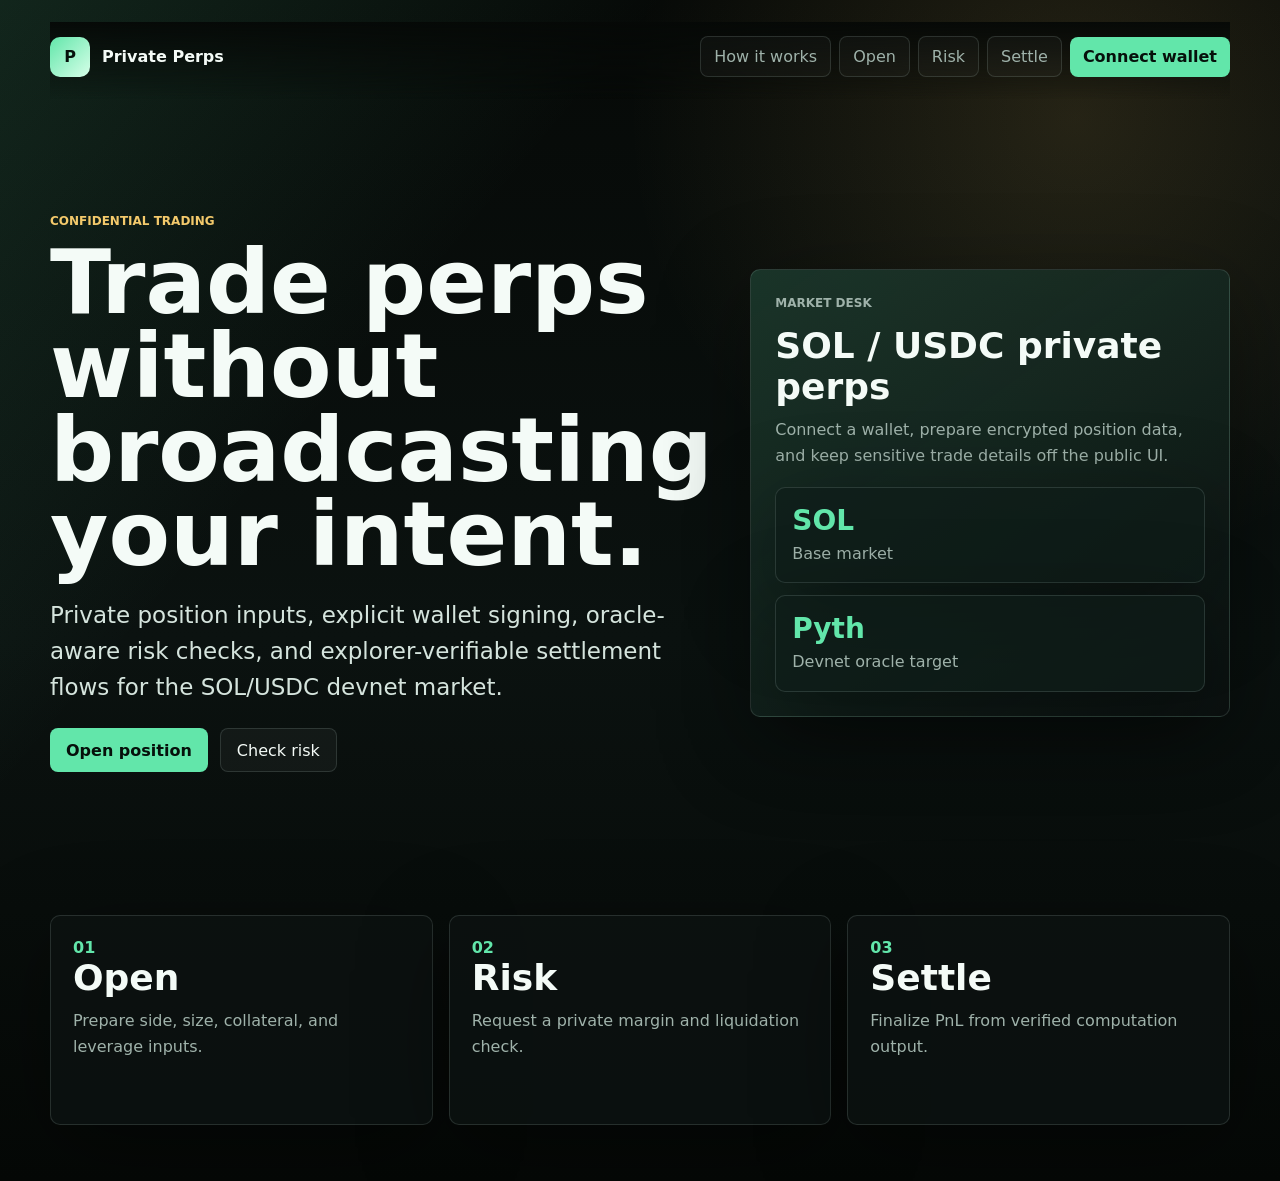
==== commit a9d0fd09: "Implement live Arcium dapp flows" ====
--- a/app/index.html
+++ b/app/index.html
@@ -1 +1 @@
-<!doctype html><html lang="en"><head><meta charset="utf-8"/><meta name="viewport" content="width=device-width, initial-scale=1"/><meta name="description" content="Private perpetuals on Arcium."/><title>Arcium Private Perps</title><link rel="icon" href="/app/favicon.svg" type="image/svg+xml"/><link rel="stylesheet" href="/app/site.css"/><script src="/app/wallet.js" defer></script></head><body><main class="shell"><header class="topbar"><a class="brand" href="/app"><span class="brand-mark">P</span><span>Private Perps</span></a><nav class="nav-links"><a href="/app/how-it-works.html">How it works</a><a href="/app/pages/open-position.html">Open</a><a href="/app/pages/risk-check.html">Risk</a><a href="/app/pages/settle-pnl.html">Settle</a><button class="wallet-trigger" type="button" data-wallet-connect>Connect wallet</button></nav></header><section class="hero"><div><p class="eyebrow">Confidential trading</p><h1>Trade perps without broadcasting your intent.</h1><p class="lede">Private position inputs, explicit wallet signing, oracle-aware risk checks, and explorer-verifiable settlement flows for the SOL/USDC devnet market.</p><div class="cta-row"><a class="primary" href="/app/pages/open-position.html">Open position</a><a class="secondary" href="/app/pages/risk-check.html">Check risk</a></div></div><aside class="panel hero-card"><p class="eyebrow">Market desk</p><h2>SOL / USDC private perps</h2><p>Connect a wallet, prepare encrypted position data, and keep sensitive trade details off the public UI.</p><div class="hero-card-grid"><div class="stat"><strong>SOL</strong><span class="muted">Base market</span></div><div class="stat"><strong>Pyth</strong><span class="muted">Devnet oracle target</span></div><div class="stat"><strong data-contract-state>Checking</strong><span class="muted">Contract state</span></div></div></aside></section><section class="grid"><a class="feature-card" href="/app/pages/open-position.html"><span>01</span><h2>Open</h2><p>Prepare side, size, collateral, and leverage inputs.</p></a><a class="feature-card" href="/app/pages/risk-check.html"><span>02</span><h2>Risk</h2><p>Request a private margin and liquidation check.</p></a><a class="feature-card" href="/app/pages/settle-pnl.html"><span>03</span><h2>Settle</h2><p>Finalize PnL from verified computation output.</p></a></section></main></body></html>
+<!doctype html><html lang="en"><head><meta charset="utf-8"/><meta name="viewport" content="width=device-width, initial-scale=1"/><meta name="description" content="Private perpetuals on Arcium."/><title>Arcium Private Perps</title><link rel="icon" href="/app/favicon.svg" type="image/svg+xml"/><link rel="stylesheet" href="/app/site.css"/><script src="/app/wallet.js" defer></script></head><body><main class="shell"><header class="topbar"><a class="brand" href="/app"><span class="brand-mark">P</span><span>Private Perps</span></a><nav class="nav-links"><a href="/app/how-it-works.html">How it works</a><a href="/app/pages/open-position.html">Open</a><a href="/app/pages/risk-check.html">Risk</a><a href="/app/pages/settle-pnl.html">Settle</a><button class="wallet-trigger" type="button" data-wallet-connect>Connect wallet</button></nav></header><section class="hero"><div><p class="eyebrow">Confidential trading</p><h1>Trade perps without broadcasting your intent.</h1><p class="lede">Private position inputs, explicit wallet signing, oracle-aware risk checks, and explorer-verifiable settlement flows for the SOL/USDC devnet market.</p><div class="cta-row"><a class="primary" href="/app/pages/open-position.html">Open position</a><a class="secondary" href="/app/pages/risk-check.html">Check risk</a></div></div><aside class="panel hero-card"><p class="eyebrow">Market desk</p><h2>SOL / USDC private perps</h2><p>Connect a wallet, prepare encrypted position data, and keep sensitive trade details off the public UI.</p><div class="hero-card-grid"><div class="stat"><strong>SOL</strong><span class="muted">Base market</span></div><div class="stat"><strong>Pyth</strong><span class="muted">Devnet oracle target</span></div></div></aside></section><section class="grid"><a class="feature-card" href="/app/pages/open-position.html"><span>01</span><h2>Open</h2><p>Prepare side, size, collateral, and leverage inputs.</p></a><a class="feature-card" href="/app/pages/risk-check.html"><span>02</span><h2>Risk</h2><p>Request a private margin and liquidation check.</p></a><a class="feature-card" href="/app/pages/settle-pnl.html"><span>03</span><h2>Settle</h2><p>Finalize PnL from verified computation output.</p></a></section></main></body></html>
--- a/app/site.css
+++ b/app/site.css
@@ -320,7 +320,7 @@
   border-color: var(--accent);
 }
 
-.proof-toggle {
+.verification-toggle {
   width: 100%;
   cursor: pointer;
   border: 1px solid var(--line);
@@ -331,13 +331,13 @@
   text-align: left;
 }
 
-.proof-body {
+.verification-body {
   display: none;
   margin-top: 12px;
   overflow-wrap: anywhere;
 }
 
-.proof-panel.open .proof-body {
+.verification-panel.open .verification-body {
   display: block;
 }
 
@@ -397,6 +397,15 @@
   border-radius: 8px;
   padding: 12px;
   background: rgba(0, 0, 0, 0.18);
+}
+
+.activity-toast-stack {
+  position: fixed;
+  right: 18px;
+  bottom: 18px;
+  z-index: 120;
+  width: min(420px, calc(100% - 36px));
+  margin-top: 0;
 }
 
 .wallet-modal {
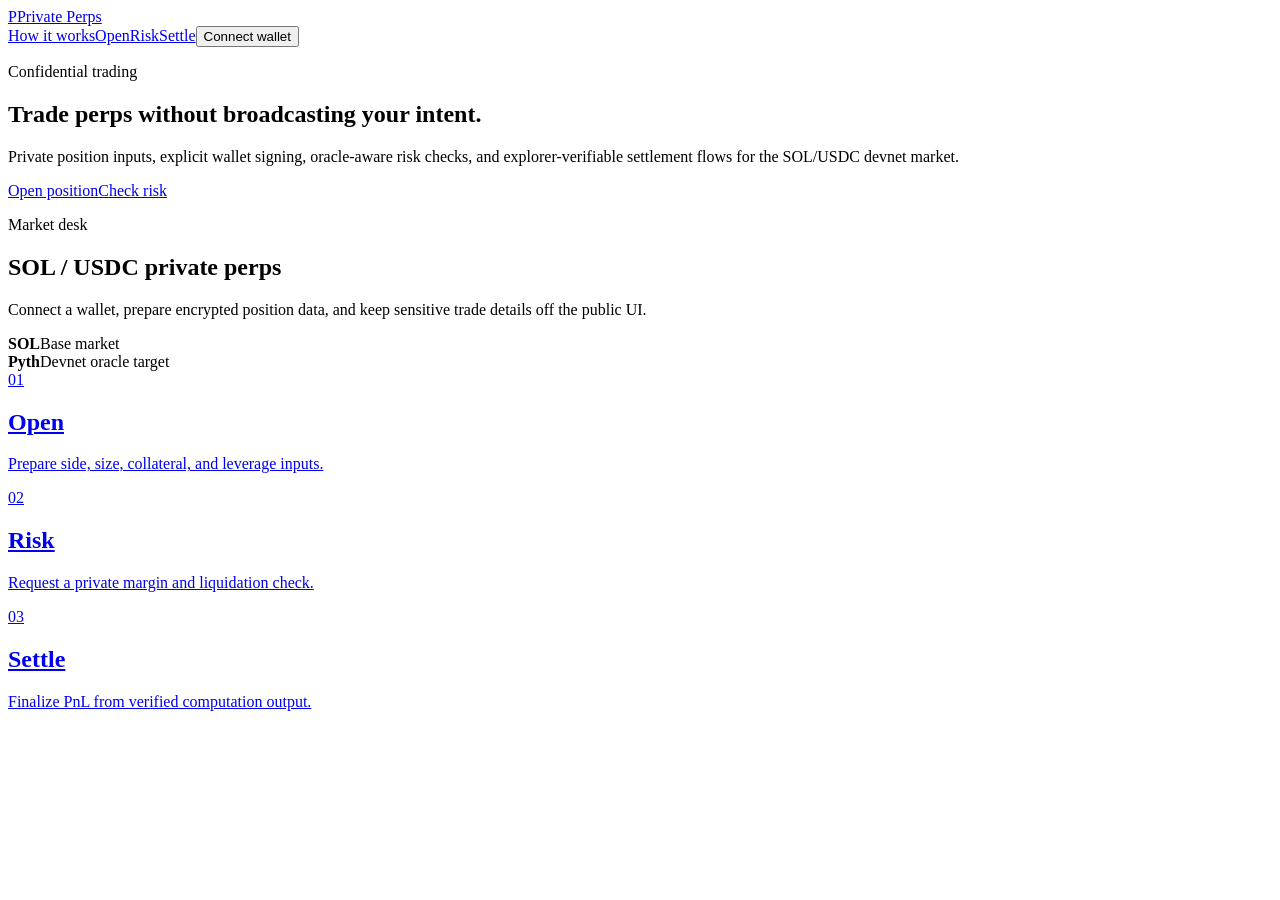
==== commit 633cee60: "Fix Vercel asset routing" ====
--- a/app/index.html
+++ b/app/index.html
@@ -1 +1 @@
-<!doctype html><html lang="en"><head><meta charset="utf-8"/><meta name="viewport" content="width=device-width, initial-scale=1"/><meta name="description" content="Private perpetuals on Arcium."/><title>Arcium Private Perps</title><link rel="icon" href="/app/favicon.svg" type="image/svg+xml"/><link rel="stylesheet" href="/app/site.css"/><script src="/app/wallet.js" defer></script></head><body><main class="shell"><header class="topbar"><a class="brand" href="/app"><span class="brand-mark">P</span><span>Private Perps</span></a><nav class="nav-links"><a href="/app/how-it-works.html">How it works</a><a href="/app/pages/open-position.html">Open</a><a href="/app/pages/risk-check.html">Risk</a><a href="/app/pages/settle-pnl.html">Settle</a><button class="wallet-trigger" type="button" data-wallet-connect>Connect wallet</button></nav></header><section class="hero"><div><p class="eyebrow">Confidential trading</p><h1>Trade perps without broadcasting your intent.</h1><p class="lede">Private position inputs, explicit wallet signing, oracle-aware risk checks, and explorer-verifiable settlement flows for the SOL/USDC devnet market.</p><div class="cta-row"><a class="primary" href="/app/pages/open-position.html">Open position</a><a class="secondary" href="/app/pages/risk-check.html">Check risk</a></div></div><aside class="panel hero-card"><p class="eyebrow">Market desk</p><h2>SOL / USDC private perps</h2><p>Connect a wallet, prepare encrypted position data, and keep sensitive trade details off the public UI.</p><div class="hero-card-grid"><div class="stat"><strong>SOL</strong><span class="muted">Base market</span></div><div class="stat"><strong>Pyth</strong><span class="muted">Devnet oracle target</span></div></div></aside></section><section class="grid"><a class="feature-card" href="/app/pages/open-position.html"><span>01</span><h2>Open</h2><p>Prepare side, size, collateral, and leverage inputs.</p></a><a class="feature-card" href="/app/pages/risk-check.html"><span>02</span><h2>Risk</h2><p>Request a private margin and liquidation check.</p></a><a class="feature-card" href="/app/pages/settle-pnl.html"><span>03</span><h2>Settle</h2><p>Finalize PnL from verified computation output.</p></a></section></main></body></html>
+<!doctype html><html lang="en"><head><meta charset="utf-8"/><meta name="viewport" content="width=device-width, initial-scale=1"/><meta name="description" content="Private perpetuals on Arcium."/><title>Arcium Private Perps</title><link rel="icon" href="/favicon.svg" type="image/svg+xml"/><link rel="stylesheet" href="/site.css"/><script src="/wallet.js" defer></script></head><body><main class="shell"><header class="topbar"><a class="brand" href="/"><span class="brand-mark">P</span><span>Private Perps</span></a><nav class="nav-links"><a href="/how-it-works.html">How it works</a><a href="/pages/open-position.html">Open</a><a href="/pages/risk-check.html">Risk</a><a href="/pages/settle-pnl.html">Settle</a><button class="wallet-trigger" type="button" data-wallet-connect>Connect wallet</button></nav></header><section class="hero"><div><p class="eyebrow">Confidential trading</p><h1>Trade perps without broadcasting your intent.</h1><p class="lede">Private position inputs, explicit wallet signing, oracle-aware risk checks, and explorer-verifiable settlement flows for the SOL/USDC devnet market.</p><div class="cta-row"><a class="primary" href="/pages/open-position.html">Open position</a><a class="secondary" href="/pages/risk-check.html">Check risk</a></div></div><aside class="panel hero-card"><p class="eyebrow">Market desk</p><h2>SOL / USDC private perps</h2><p>Connect a wallet, prepare encrypted position data, and keep sensitive trade details off the public UI.</p><div class="hero-card-grid"><div class="stat"><strong>SOL</strong><span class="muted">Base market</span></div><div class="stat"><strong>Pyth</strong><span class="muted">Devnet oracle target</span></div></div></aside></section><section class="grid"><a class="feature-card" href="/pages/open-position.html"><span>01</span><h2>Open</h2><p>Prepare side, size, collateral, and leverage inputs.</p></a><a class="feature-card" href="/pages/risk-check.html"><span>02</span><h2>Risk</h2><p>Request a private margin and liquidation check.</p></a><a class="feature-card" href="/pages/settle-pnl.html"><span>03</span><h2>Settle</h2><p>Finalize PnL from verified computation output.</p></a></section></main></body></html>
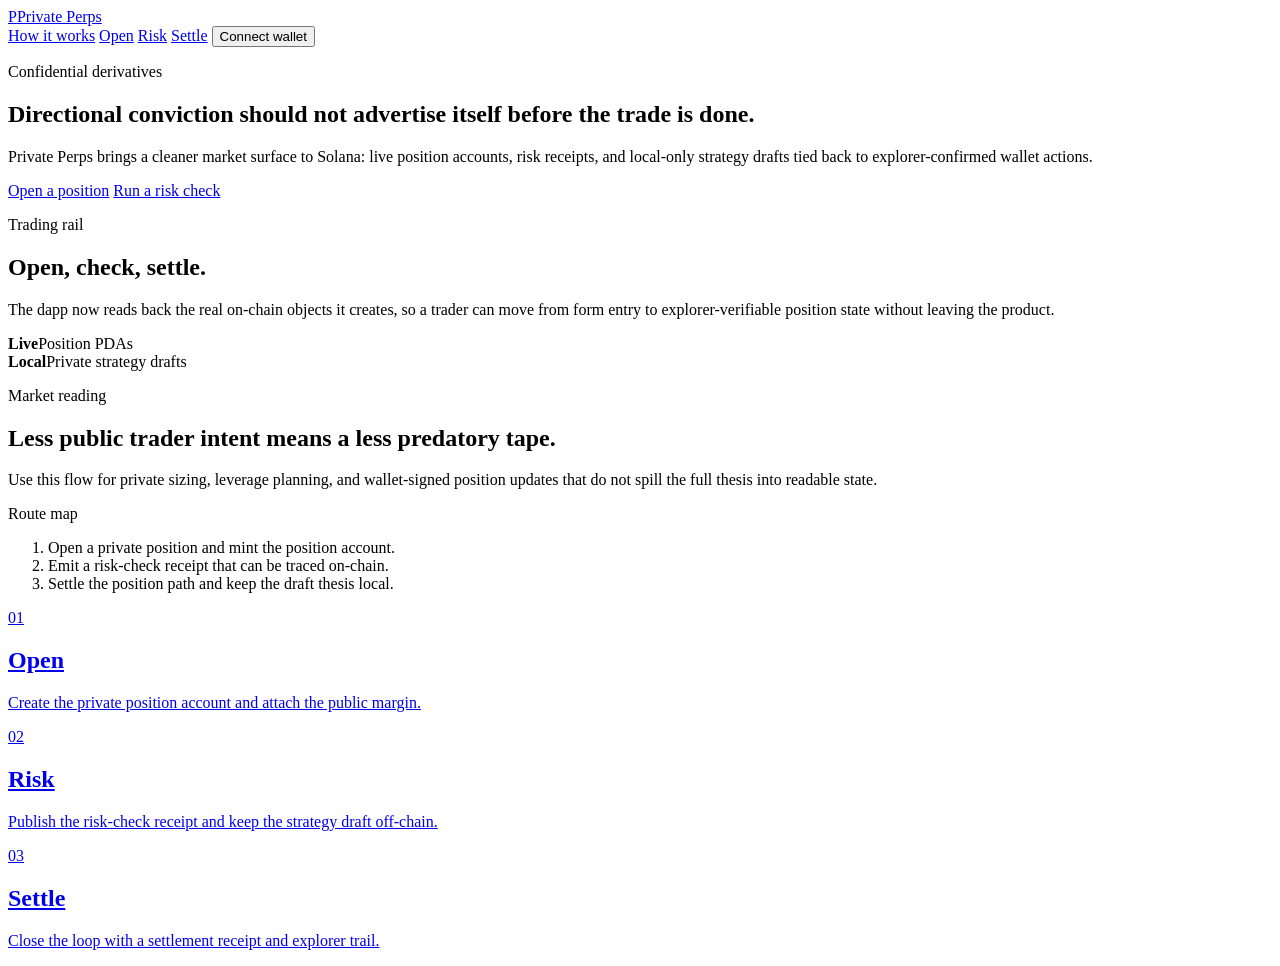
==== commit b0724152: "Redesign editorial landing pages" ====
--- a/app/index.html
+++ b/app/index.html
@@ -1 +1,78 @@
-<!doctype html><html lang="en"><head><meta charset="utf-8"/><meta name="viewport" content="width=device-width, initial-scale=1"/><meta name="description" content="Private perpetuals on Arcium."/><title>Arcium Private Perps</title><link rel="icon" href="/favicon.svg" type="image/svg+xml"/><link rel="stylesheet" href="/site.css"/><script src="/wallet.js" defer></script></head><body><main class="shell"><header class="topbar"><a class="brand" href="/"><span class="brand-mark">P</span><span>Private Perps</span></a><nav class="nav-links"><a href="/how-it-works.html">How it works</a><a href="/pages/open-position.html">Open</a><a href="/pages/risk-check.html">Risk</a><a href="/pages/settle-pnl.html">Settle</a><button class="wallet-trigger" type="button" data-wallet-connect>Connect wallet</button></nav></header><section class="hero"><div><p class="eyebrow">Confidential trading</p><h1>Trade perps without broadcasting your intent.</h1><p class="lede">Private position inputs, explicit wallet signing, oracle-aware risk checks, and explorer-verifiable settlement flows for the SOL/USDC devnet market.</p><div class="cta-row"><a class="primary" href="/pages/open-position.html">Open position</a><a class="secondary" href="/pages/risk-check.html">Check risk</a></div></div><aside class="panel hero-card"><p class="eyebrow">Market desk</p><h2>SOL / USDC private perps</h2><p>Connect a wallet, prepare encrypted position data, and keep sensitive trade details off the public UI.</p><div class="hero-card-grid"><div class="stat"><strong>SOL</strong><span class="muted">Base market</span></div><div class="stat"><strong>Pyth</strong><span class="muted">Devnet oracle target</span></div></div></aside></section><section class="grid"><a class="feature-card" href="/pages/open-position.html"><span>01</span><h2>Open</h2><p>Prepare side, size, collateral, and leverage inputs.</p></a><a class="feature-card" href="/pages/risk-check.html"><span>02</span><h2>Risk</h2><p>Request a private margin and liquidation check.</p></a><a class="feature-card" href="/pages/settle-pnl.html"><span>03</span><h2>Settle</h2><p>Finalize PnL from verified computation output.</p></a></section></main></body></html>
+<!doctype html>
+<html lang="en">
+  <head>
+    <meta charset="utf-8" />
+    <meta name="viewport" content="width=device-width, initial-scale=1" />
+    <meta name="description" content="Private perpetual trading on Arcium." />
+    <title>Arcium Private Perps</title>
+    <link rel="icon" href="/favicon.svg" type="image/svg+xml" />
+    <link rel="stylesheet" href="/site.css" />
+    <script src="/wallet.js" defer></script>
+  </head>
+  <body>
+    <main class="shell">
+      <header class="topbar">
+        <a class="brand" href="/"><span class="brand-mark">P</span><span>Private Perps</span></a>
+        <nav class="nav-links" aria-label="Primary">
+          <a href="/how-it-works.html">How it works</a>
+          <a href="/pages/open-position.html">Open</a>
+          <a href="/pages/risk-check.html">Risk</a>
+          <a href="/pages/settle-pnl.html">Settle</a>
+          <button class="wallet-trigger" type="button" data-wallet-connect>Connect wallet</button>
+        </nav>
+      </header>
+
+      <section class="hero">
+        <div>
+          <p class="eyebrow">Confidential derivatives</p>
+          <h1>Directional conviction should not advertise itself before the trade is done.</h1>
+          <p class="lede">
+            Private Perps brings a cleaner market surface to Solana: live position accounts, risk
+            receipts, and local-only strategy drafts tied back to explorer-confirmed wallet actions.
+          </p>
+          <div class="cta-row">
+            <a class="primary" href="/pages/open-position.html">Open a position</a>
+            <a class="secondary" href="/pages/risk-check.html">Run a risk check</a>
+          </div>
+        </div>
+        <aside class="panel hero-card">
+          <p class="eyebrow">Trading rail</p>
+          <h2>Open, check, settle.</h2>
+          <p>
+            The dapp now reads back the real on-chain objects it creates, so a trader can move from form
+            entry to explorer-verifiable position state without leaving the product.
+          </p>
+          <div class="hero-card-grid">
+            <div class="stat"><strong>Live</strong><span class="muted">Position PDAs</span></div>
+            <div class="stat"><strong>Local</strong><span class="muted">Private strategy drafts</span></div>
+          </div>
+        </aside>
+      </section>
+
+      <section class="editorial-band">
+        <article class="editorial-copy">
+          <p class="eyebrow">Market reading</p>
+          <h2>Less public trader intent means a less predatory tape.</h2>
+          <p class="lede">
+            Use this flow for private sizing, leverage planning, and wallet-signed position updates that
+            do not spill the full thesis into readable state.
+          </p>
+        </article>
+        <article class="route-list">
+          <p class="eyebrow">Route map</p>
+          <ol>
+            <li>Open a private position and mint the position account.</li>
+            <li>Emit a risk-check receipt that can be traced on-chain.</li>
+            <li>Settle the position path and keep the draft thesis local.</li>
+          </ol>
+        </article>
+      </section>
+
+      <section class="grid" aria-label="Perps functions">
+        <a class="feature-card" href="/pages/open-position.html"><span>01</span><h2>Open</h2><p>Create the private position account and attach the public margin.</p></a>
+        <a class="feature-card" href="/pages/risk-check.html"><span>02</span><h2>Risk</h2><p>Publish the risk-check receipt and keep the strategy draft off-chain.</p></a>
+        <a class="feature-card" href="/pages/settle-pnl.html"><span>03</span><h2>Settle</h2><p>Close the loop with a settlement receipt and explorer trail.</p></a>
+      </section>
+    </main>
+  </body>
+</html>
